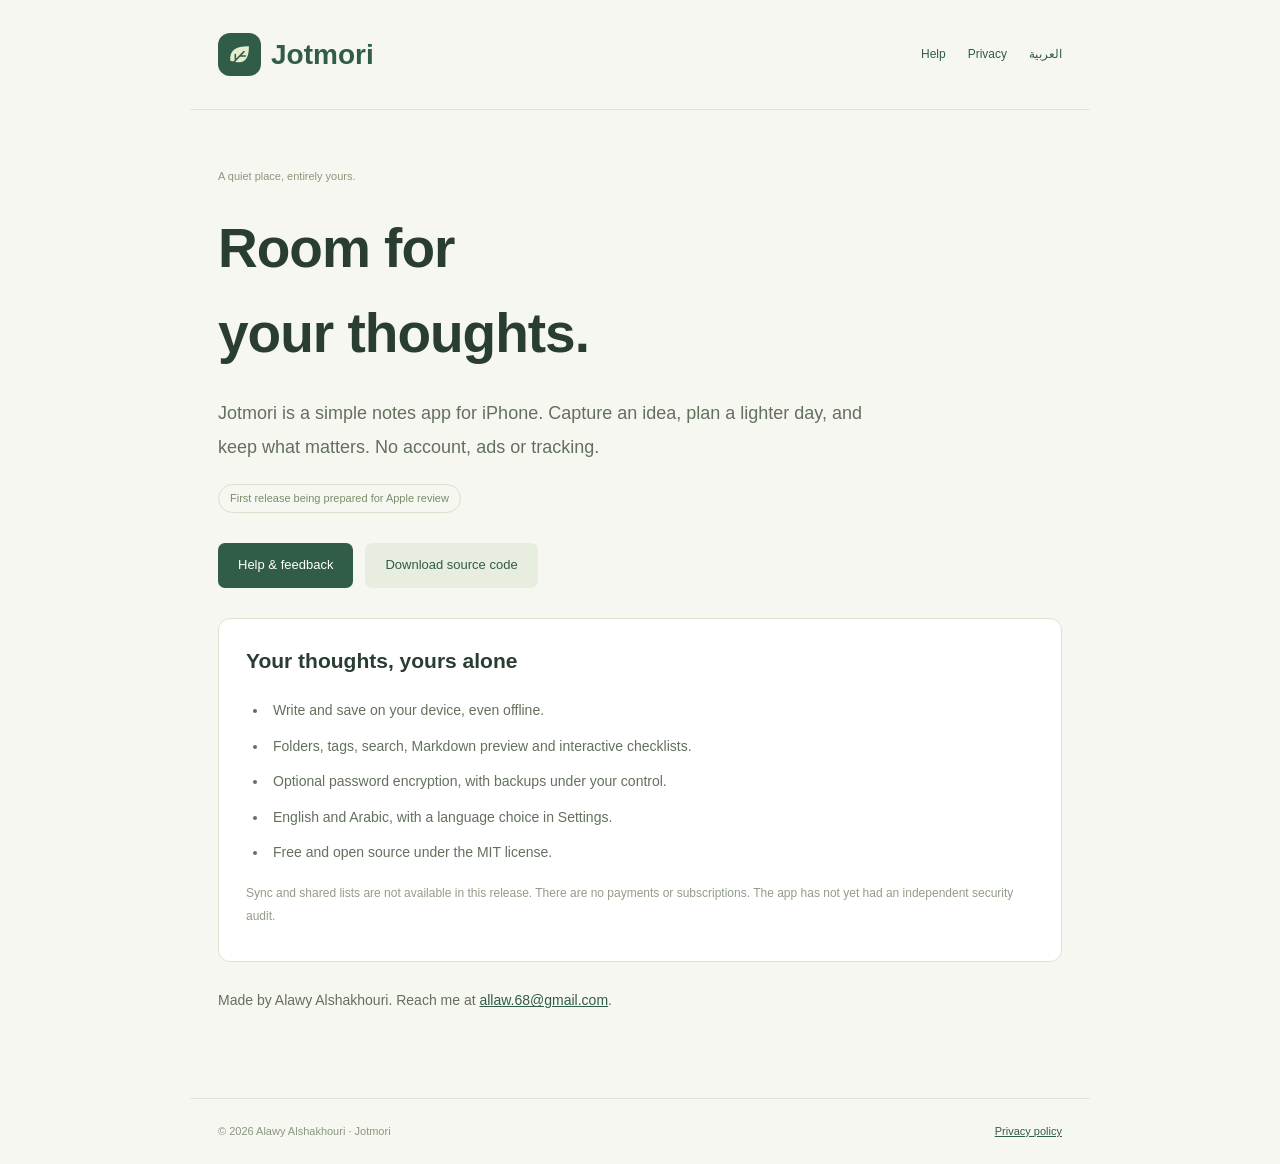
==== index.html @ 0cd14bf6 "Publish Jotmori source and bilingual support" ====
<!doctype html>
<html lang="en" dir="ltr"><head><meta charset="utf-8"><meta name="viewport" content="width=device-width,initial-scale=1"><meta name="referrer" content="no-referrer"><meta name="description" content="Jotmori: private, local notes for iPhone. Free and open source."><title>Private, local notes — Jotmori</title><link rel="icon" href="./icon.svg"><link rel="stylesheet" href="./style.css"></head><body><header><a href="./" class="brand"><img src="./icon.svg" alt="">Jotmori</a><nav aria-label="Navigation"><a href="./support.html">Help</a><a href="./privacy.html">Privacy</a><a href="./index-ar.html" lang="ar" dir="rtl">العربية</a></nav></header><main><span class="eyebrow">A quiet place, entirely yours.</span><h1>Room for<br>your thoughts.</h1><p class="lead">Jotmori is a simple notes app for iPhone. Capture an idea, plan a lighter day, and keep what matters. No account, ads or tracking.</p><span class="pill">First release being prepared for Apple review</span><div class="actions"><a class="button" href="./support.html">Help & feedback</a><a class="button secondary" href="./jotmori-ios-source.zip" download>Download source code</a></div><section class="card"><h2>Your thoughts, yours alone</h2><ul><li>Write and save on your device, even offline.</li><li>Folders, tags, search, Markdown preview and interactive checklists.</li><li>Optional password encryption, with backups under your control.</li><li>English and Arabic, with a language choice in Settings.</li><li>Free and open source under the MIT license.</li></ul><p class="muted">Sync and shared lists are not available in this release. There are no payments or subscriptions. The app has not yet had an independent security audit.</p></section><p>Made by Alawy Alshakhouri. Reach me at <a class="contact" href="mailto:allaw.68@gmail.com">allaw.68@gmail.com</a>.</p></main><footer><span>© 2026 Alawy Alshakhouri · Jotmori</span><a href="./privacy.html">Privacy policy</a></footer></body></html>
---- style.css ----
:root{font-family:Tahoma,Arial,sans-serif;color:#293d32;background:#f7f7f1;line-height:1.9;color-scheme:light}*{box-sizing:border-box}body{margin:0}a{color:#315c47}a:focus-visible{outline:3px solid #a7ba94;outline-offset:5px}header,main,footer{max-width:900px;margin:auto;padding-inline:28px}header{display:flex;align-items:center;justify-content:space-between;gap:15px;padding-block:28px;border-bottom:1px solid #e0e5d9}.brand{display:flex;align-items:center;gap:10px;text-decoration:none;font-size:28px;font-weight:700}.brand img{width:43px;height:43px}nav{display:flex;gap:22px;font-size:12px}nav a{text-decoration:none}main{padding-block:50px 70px}h1{font-size:clamp(32px,6vw,55px);line-height:1.55;letter-spacing:-1px;margin:15px 0 20px}h2{font-size:21px;margin:32px 0 14px;font-weight:600}p,li{color:#63705e;font-size:14px}p.lead{font-size:18px;max-width:650px}.eyebrow{font-size:11px;color:#8a987c}.card{padding:22px 27px;border:1px solid #dce3d2;border-radius:12px;background:#fff;margin:25px 0}.card h2{margin-top:0}.actions{display:flex;gap:12px;flex-wrap:wrap;margin:30px 0}.button{padding:10px 20px;border-radius:7px;background:#315c47;color:#fff;text-decoration:none;font-size:13px;display:inline-block}.button.secondary{background:#e7eddf;color:#315c47}.muted{font-size:12px;color:#929d87}.pill{display:inline-block;border:1px solid #d9e1ce;border-radius:20px;padding:3px 11px;font-size:11px;color:#7b8d6b}ul{padding-inline-start:22px}li{padding-inline-start:5px;margin:9px 0}footer{border-top:1px solid #e0e5d9;padding-block:22px;font-size:11px;color:#8a9781;display:flex;justify-content:space-between;gap:15px;flex-wrap:wrap}.contact{direction:ltr;unicode-bidi:isolate}details{padding:17px 0;border-bottom:1px solid #e0e5d9}summary{cursor:pointer;font-size:15px;font-weight:600}.text-page{max-width:780px}code{background:#e9eee1;border-radius:4px;padding:1px 5px;font-size:12px}@media(max-width:600px){header{align-items:flex-start}nav{gap:13px;padding-top:10px;font-size:11px}main{padding-block:30px 45px}header,main,footer{padding-inline:22px}.card{padding:20px}p.lead{font-size:16px}footer{font-size:10px}}
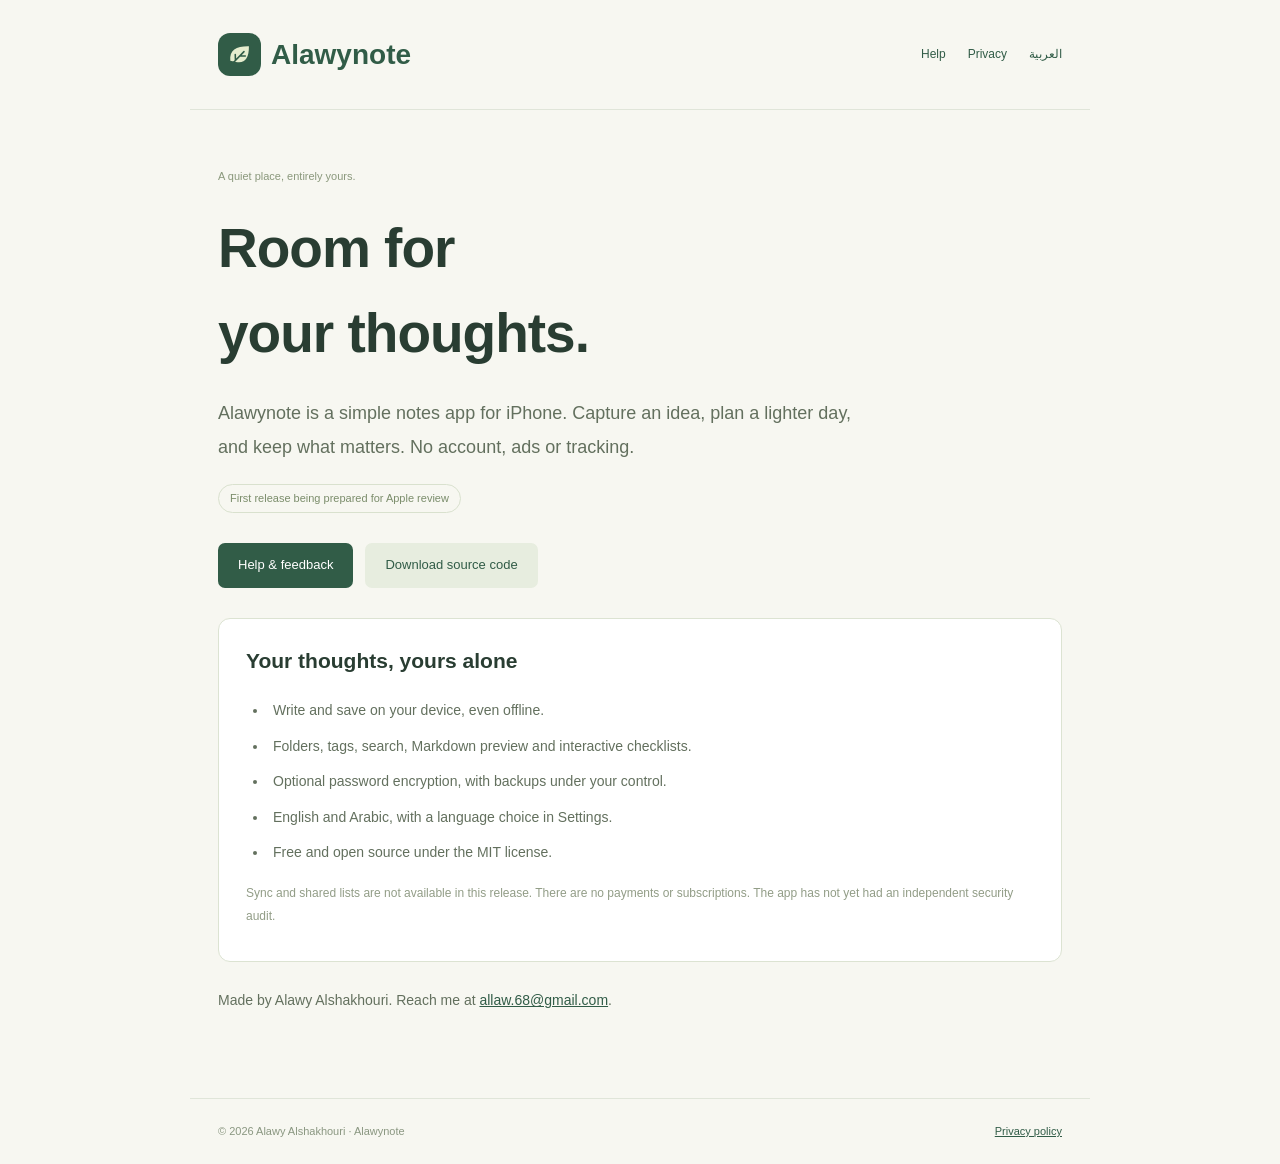
==== commit 08d47dbb: "Publish Alawynote 1.0.0 build 3 source and support" ====
--- a/index.html
+++ b/index.html
@@ -1,2 +1,2 @@
 <!doctype html>
-<html lang="en" dir="ltr"><head><meta charset="utf-8"><meta name="viewport" content="width=device-width,initial-scale=1"><meta name="referrer" content="no-referrer"><meta name="description" content="Jotmori: private, local notes for iPhone. Free and open source."><title>Private, local notes — Jotmori</title><link rel="icon" href="./icon.svg"><link rel="stylesheet" href="./style.css"></head><body><header><a href="./" class="brand"><img src="./icon.svg" alt="">Jotmori</a><nav aria-label="Navigation"><a href="./support.html">Help</a><a href="./privacy.html">Privacy</a><a href="./index-ar.html" lang="ar" dir="rtl">العربية</a></nav></header><main><span class="eyebrow">A quiet place, entirely yours.</span><h1>Room for<br>your thoughts.</h1><p class="lead">Jotmori is a simple notes app for iPhone. Capture an idea, plan a lighter day, and keep what matters. No account, ads or tracking.</p><span class="pill">First release being prepared for Apple review</span><div class="actions"><a class="button" href="./support.html">Help & feedback</a><a class="button secondary" href="./jotmori-ios-source.zip" download>Download source code</a></div><section class="card"><h2>Your thoughts, yours alone</h2><ul><li>Write and save on your device, even offline.</li><li>Folders, tags, search, Markdown preview and interactive checklists.</li><li>Optional password encryption, with backups under your control.</li><li>English and Arabic, with a language choice in Settings.</li><li>Free and open source under the MIT license.</li></ul><p class="muted">Sync and shared lists are not available in this release. There are no payments or subscriptions. The app has not yet had an independent security audit.</p></section><p>Made by Alawy Alshakhouri. Reach me at <a class="contact" href="mailto:allaw.68@gmail.com">allaw.68@gmail.com</a>.</p></main><footer><span>© 2026 Alawy Alshakhouri · Jotmori</span><a href="./privacy.html">Privacy policy</a></footer></body></html>+<html lang="en" dir="ltr"><head><meta charset="utf-8"><meta name="viewport" content="width=device-width,initial-scale=1"><meta name="referrer" content="no-referrer"><meta name="description" content="Alawynote: private, local notes for iPhone. Free and open source."><title>Private, local notes — Alawynote</title><link rel="icon" href="./icon.svg"><link rel="stylesheet" href="./style.css"></head><body><header><a href="./" class="brand"><img src="./icon.svg" alt="">Alawynote</a><nav aria-label="Navigation"><a href="./support.html">Help</a><a href="./privacy.html">Privacy</a><a href="./index-ar.html" lang="ar" dir="rtl">العربية</a></nav></header><main><span class="eyebrow">A quiet place, entirely yours.</span><h1>Room for<br>your thoughts.</h1><p class="lead">Alawynote is a simple notes app for iPhone. Capture an idea, plan a lighter day, and keep what matters. No account, ads or tracking.</p><span class="pill">First release being prepared for Apple review</span><div class="actions"><a class="button" href="./support.html">Help & feedback</a><a class="button secondary" href="./alawynote-ios-source.zip" download>Download source code</a></div><section class="card"><h2>Your thoughts, yours alone</h2><ul><li>Write and save on your device, even offline.</li><li>Folders, tags, search, Markdown preview and interactive checklists.</li><li>Optional password encryption, with backups under your control.</li><li>English and Arabic, with a language choice in Settings.</li><li>Free and open source under the MIT license.</li></ul><p class="muted">Sync and shared lists are not available in this release. There are no payments or subscriptions. The app has not yet had an independent security audit.</p></section><p>Made by Alawy Alshakhouri. Reach me at <a class="contact" href="mailto:allaw.68@gmail.com">allaw.68@gmail.com</a>.</p></main><footer><span>© 2026 Alawy Alshakhouri · Alawynote</span><a href="./privacy.html">Privacy policy</a></footer></body></html>
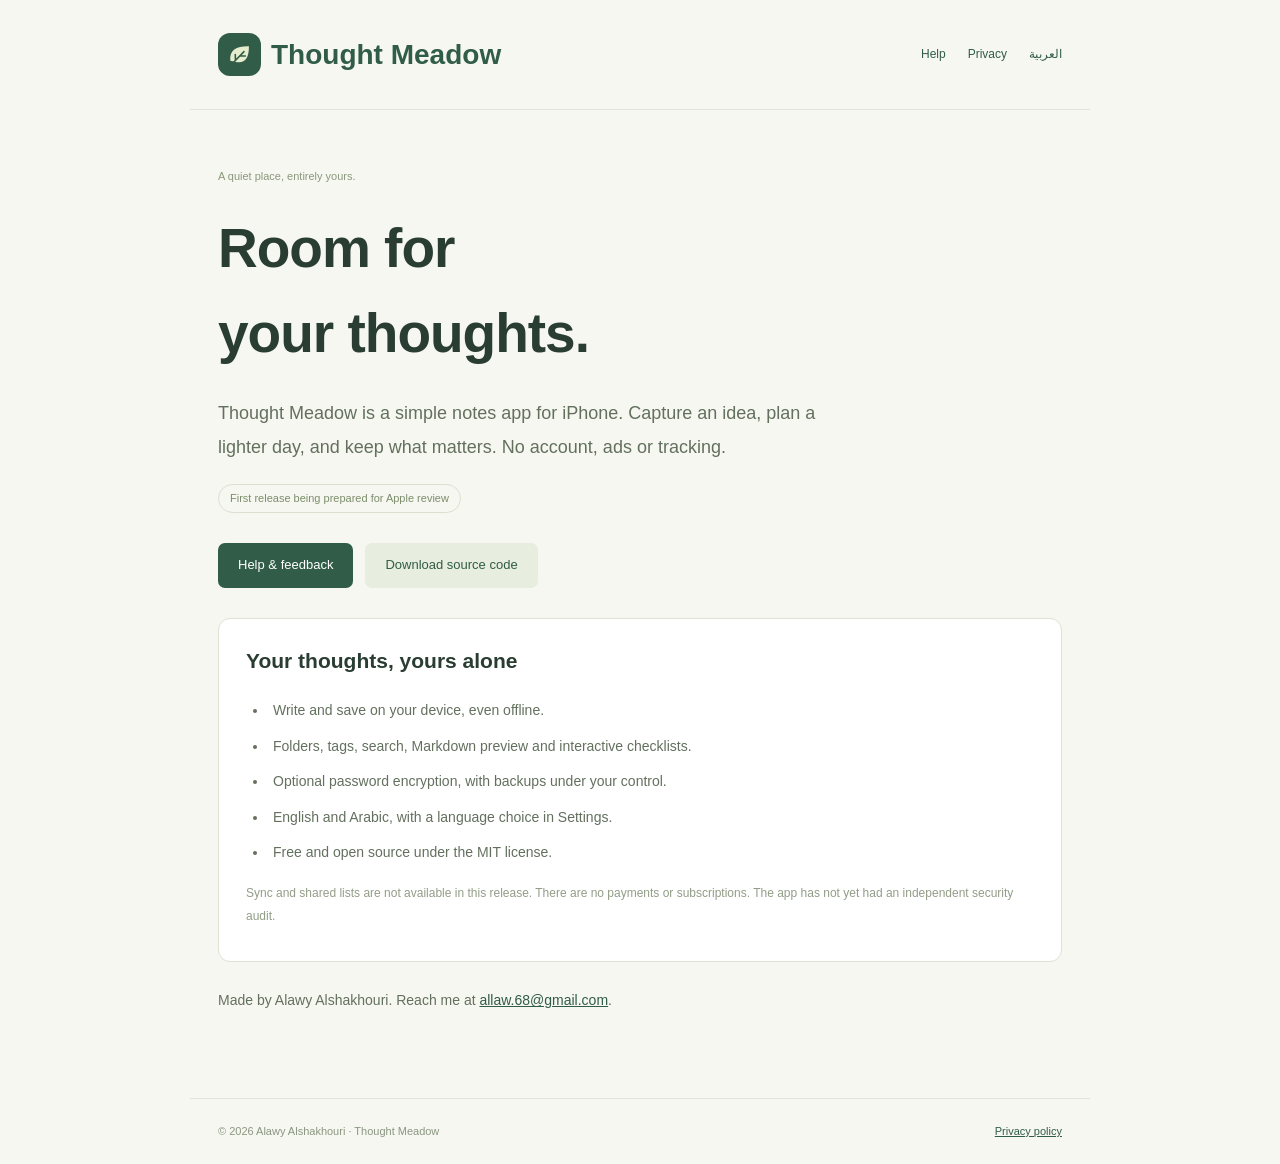
==== commit baabce29: "Publish Thought Meadow build 4 source and bilingual support" ====
--- a/index.html
+++ b/index.html
@@ -1,2 +1,2 @@
 <!doctype html>
-<html lang="en" dir="ltr"><head><meta charset="utf-8"><meta name="viewport" content="width=device-width,initial-scale=1"><meta name="referrer" content="no-referrer"><meta name="description" content="Alawynote: private, local notes for iPhone. Free and open source."><title>Private, local notes — Alawynote</title><link rel="icon" href="./icon.svg"><link rel="stylesheet" href="./style.css"></head><body><header><a href="./" class="brand"><img src="./icon.svg" alt="">Alawynote</a><nav aria-label="Navigation"><a href="./support.html">Help</a><a href="./privacy.html">Privacy</a><a href="./index-ar.html" lang="ar" dir="rtl">العربية</a></nav></header><main><span class="eyebrow">A quiet place, entirely yours.</span><h1>Room for<br>your thoughts.</h1><p class="lead">Alawynote is a simple notes app for iPhone. Capture an idea, plan a lighter day, and keep what matters. No account, ads or tracking.</p><span class="pill">First release being prepared for Apple review</span><div class="actions"><a class="button" href="./support.html">Help & feedback</a><a class="button secondary" href="./alawynote-ios-source.zip" download>Download source code</a></div><section class="card"><h2>Your thoughts, yours alone</h2><ul><li>Write and save on your device, even offline.</li><li>Folders, tags, search, Markdown preview and interactive checklists.</li><li>Optional password encryption, with backups under your control.</li><li>English and Arabic, with a language choice in Settings.</li><li>Free and open source under the MIT license.</li></ul><p class="muted">Sync and shared lists are not available in this release. There are no payments or subscriptions. The app has not yet had an independent security audit.</p></section><p>Made by Alawy Alshakhouri. Reach me at <a class="contact" href="mailto:allaw.68@gmail.com">allaw.68@gmail.com</a>.</p></main><footer><span>© 2026 Alawy Alshakhouri · Alawynote</span><a href="./privacy.html">Privacy policy</a></footer></body></html>+<html lang="en" dir="ltr"><head><meta charset="utf-8"><meta name="viewport" content="width=device-width,initial-scale=1"><meta name="referrer" content="no-referrer"><meta name="description" content="Thought Meadow: private, local notes for iPhone. Free and open source."><title>Private, local notes — Thought Meadow</title><link rel="icon" href="./icon.svg"><link rel="stylesheet" href="./style.css"></head><body><header><a href="./" class="brand"><img src="./icon.svg" alt="">Thought Meadow</a><nav aria-label="Navigation"><a href="./support.html">Help</a><a href="./privacy.html">Privacy</a><a href="./index-ar.html" lang="ar" dir="rtl">العربية</a></nav></header><main><span class="eyebrow">A quiet place, entirely yours.</span><h1>Room for<br>your thoughts.</h1><p class="lead">Thought Meadow is a simple notes app for iPhone. Capture an idea, plan a lighter day, and keep what matters. No account, ads or tracking.</p><span class="pill">First release being prepared for Apple review</span><div class="actions"><a class="button" href="./support.html">Help & feedback</a><a class="button secondary" href="./thought-meadow-ios-source.zip" download>Download source code</a></div><section class="card"><h2>Your thoughts, yours alone</h2><ul><li>Write and save on your device, even offline.</li><li>Folders, tags, search, Markdown preview and interactive checklists.</li><li>Optional password encryption, with backups under your control.</li><li>English and Arabic, with a language choice in Settings.</li><li>Free and open source under the MIT license.</li></ul><p class="muted">Sync and shared lists are not available in this release. There are no payments or subscriptions. The app has not yet had an independent security audit.</p></section><p>Made by Alawy Alshakhouri. Reach me at <a class="contact" href="mailto:allaw.68@gmail.com">allaw.68@gmail.com</a>.</p></main><footer><span>© 2026 Alawy Alshakhouri · Thought Meadow</span><a href="./privacy.html">Privacy policy</a></footer></body></html>
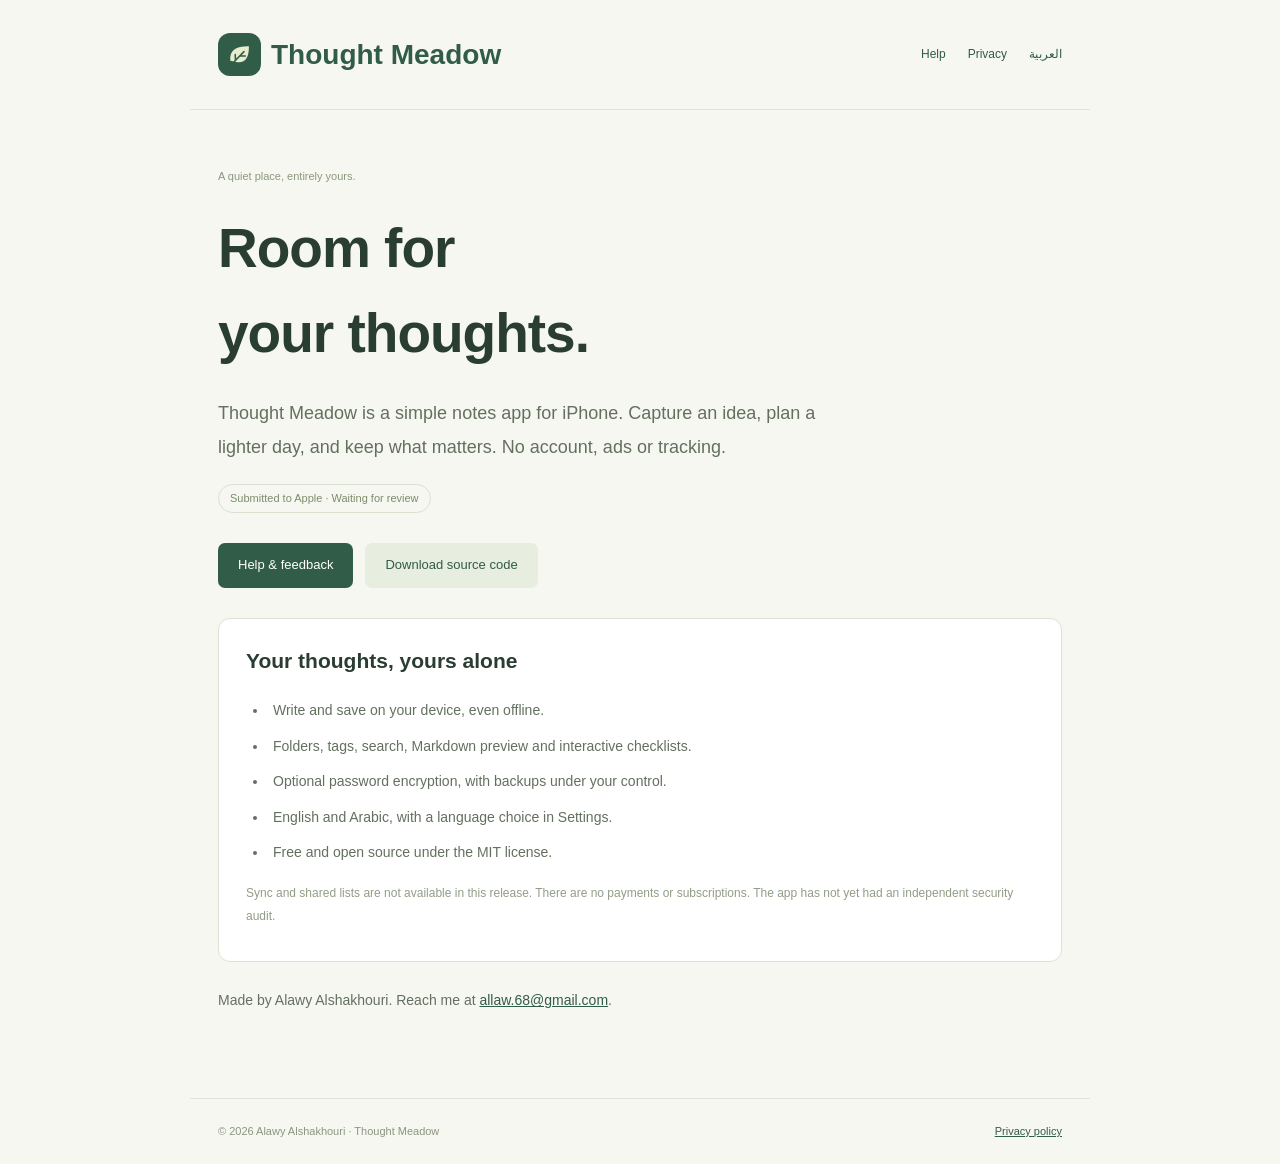
==== commit 9fe0b297: "Document App Store submission and final build 4 validation" ====
--- a/index.html
+++ b/index.html
@@ -1,2 +1,2 @@
 <!doctype html>
-<html lang="en" dir="ltr"><head><meta charset="utf-8"><meta name="viewport" content="width=device-width,initial-scale=1"><meta name="referrer" content="no-referrer"><meta name="description" content="Thought Meadow: private, local notes for iPhone. Free and open source."><title>Private, local notes — Thought Meadow</title><link rel="icon" href="./icon.svg"><link rel="stylesheet" href="./style.css"></head><body><header><a href="./" class="brand"><img src="./icon.svg" alt="">Thought Meadow</a><nav aria-label="Navigation"><a href="./support.html">Help</a><a href="./privacy.html">Privacy</a><a href="./index-ar.html" lang="ar" dir="rtl">العربية</a></nav></header><main><span class="eyebrow">A quiet place, entirely yours.</span><h1>Room for<br>your thoughts.</h1><p class="lead">Thought Meadow is a simple notes app for iPhone. Capture an idea, plan a lighter day, and keep what matters. No account, ads or tracking.</p><span class="pill">First release being prepared for Apple review</span><div class="actions"><a class="button" href="./support.html">Help & feedback</a><a class="button secondary" href="./thought-meadow-ios-source.zip" download>Download source code</a></div><section class="card"><h2>Your thoughts, yours alone</h2><ul><li>Write and save on your device, even offline.</li><li>Folders, tags, search, Markdown preview and interactive checklists.</li><li>Optional password encryption, with backups under your control.</li><li>English and Arabic, with a language choice in Settings.</li><li>Free and open source under the MIT license.</li></ul><p class="muted">Sync and shared lists are not available in this release. There are no payments or subscriptions. The app has not yet had an independent security audit.</p></section><p>Made by Alawy Alshakhouri. Reach me at <a class="contact" href="mailto:allaw.68@gmail.com">allaw.68@gmail.com</a>.</p></main><footer><span>© 2026 Alawy Alshakhouri · Thought Meadow</span><a href="./privacy.html">Privacy policy</a></footer></body></html>+<html lang="en" dir="ltr"><head><meta charset="utf-8"><meta name="viewport" content="width=device-width,initial-scale=1"><meta name="referrer" content="no-referrer"><meta name="description" content="Thought Meadow: private, local notes for iPhone. Free and open source."><title>Private, local notes — Thought Meadow</title><link rel="icon" href="./icon.svg"><link rel="stylesheet" href="./style.css"></head><body><header><a href="./" class="brand"><img src="./icon.svg" alt="">Thought Meadow</a><nav aria-label="Navigation"><a href="./support.html">Help</a><a href="./privacy.html">Privacy</a><a href="./index-ar.html" lang="ar" dir="rtl">العربية</a></nav></header><main><span class="eyebrow">A quiet place, entirely yours.</span><h1>Room for<br>your thoughts.</h1><p class="lead">Thought Meadow is a simple notes app for iPhone. Capture an idea, plan a lighter day, and keep what matters. No account, ads or tracking.</p><span class="pill">Submitted to Apple · Waiting for review</span><div class="actions"><a class="button" href="./support.html">Help & feedback</a><a class="button secondary" href="./thought-meadow-ios-source.zip" download>Download source code</a></div><section class="card"><h2>Your thoughts, yours alone</h2><ul><li>Write and save on your device, even offline.</li><li>Folders, tags, search, Markdown preview and interactive checklists.</li><li>Optional password encryption, with backups under your control.</li><li>English and Arabic, with a language choice in Settings.</li><li>Free and open source under the MIT license.</li></ul><p class="muted">Sync and shared lists are not available in this release. There are no payments or subscriptions. The app has not yet had an independent security audit.</p></section><p>Made by Alawy Alshakhouri. Reach me at <a class="contact" href="mailto:allaw.68@gmail.com">allaw.68@gmail.com</a>.</p></main><footer><span>© 2026 Alawy Alshakhouri · Thought Meadow</span><a href="./privacy.html">Privacy policy</a></footer></body></html>
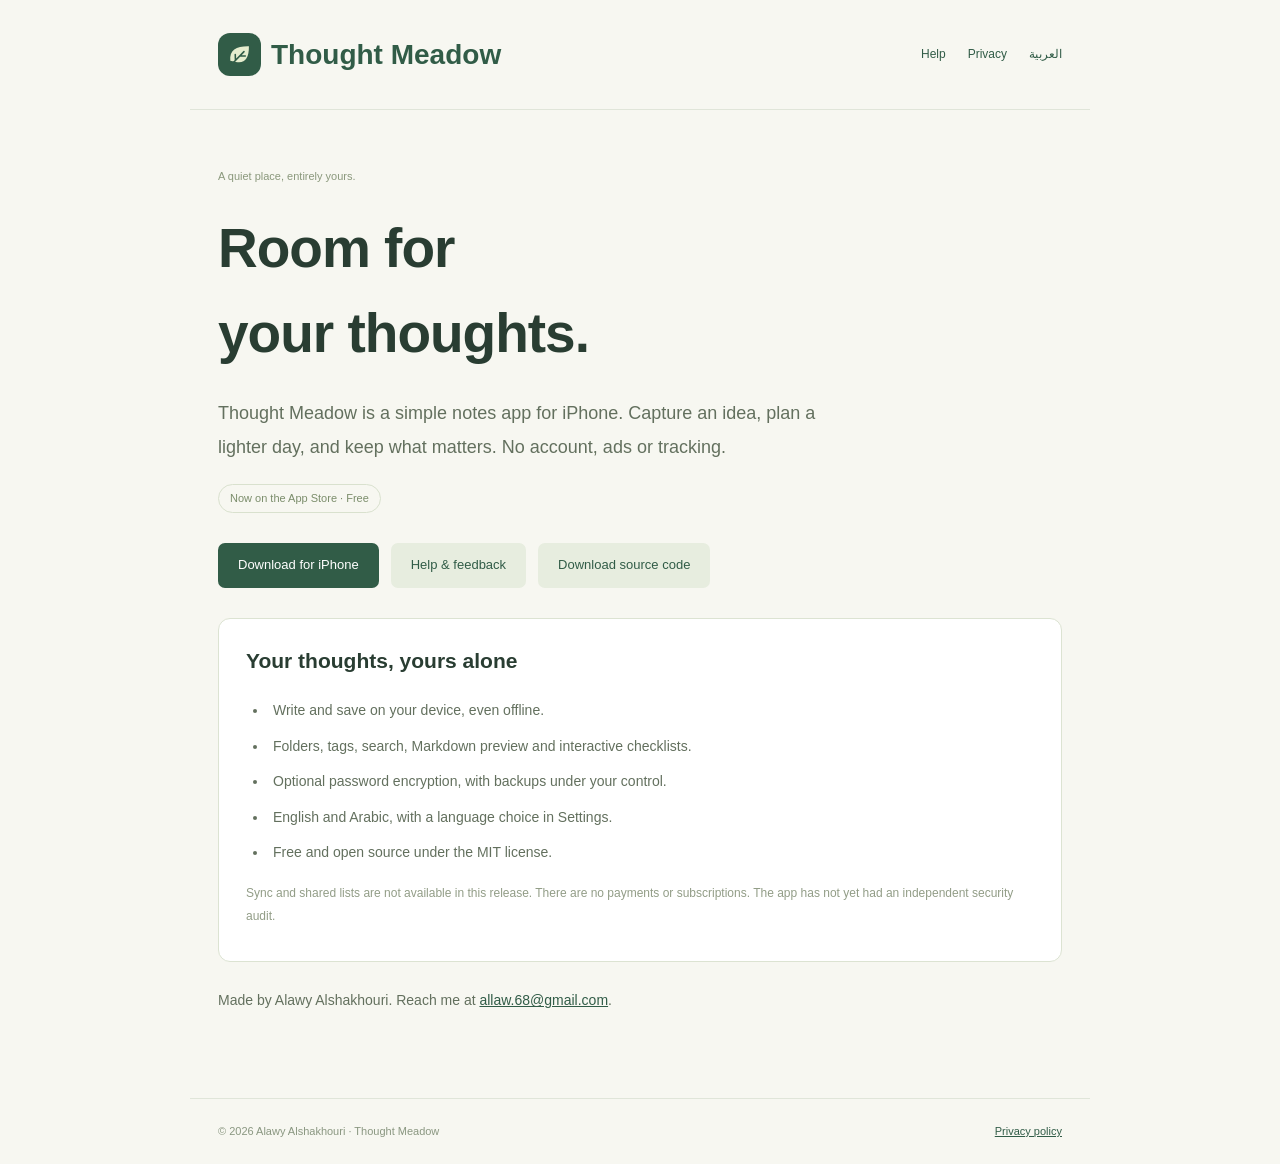
==== commit bf62ca87: "Link approved App Store release from launch pages Update the English and Arabic landing pages and RE" ====
--- a/index.html
+++ b/index.html
@@ -1,2 +1,2 @@
 <!doctype html>
-<html lang="en" dir="ltr"><head><meta charset="utf-8"><meta name="viewport" content="width=device-width,initial-scale=1"><meta name="referrer" content="no-referrer"><meta name="description" content="Thought Meadow: private, local notes for iPhone. Free and open source."><title>Private, local notes — Thought Meadow</title><link rel="icon" href="./icon.svg"><link rel="stylesheet" href="./style.css"></head><body><header><a href="./" class="brand"><img src="./icon.svg" alt="">Thought Meadow</a><nav aria-label="Navigation"><a href="./support.html">Help</a><a href="./privacy.html">Privacy</a><a href="./index-ar.html" lang="ar" dir="rtl">العربية</a></nav></header><main><span class="eyebrow">A quiet place, entirely yours.</span><h1>Room for<br>your thoughts.</h1><p class="lead">Thought Meadow is a simple notes app for iPhone. Capture an idea, plan a lighter day, and keep what matters. No account, ads or tracking.</p><span class="pill">Submitted to Apple · Waiting for review</span><div class="actions"><a class="button" href="./support.html">Help & feedback</a><a class="button secondary" href="./thought-meadow-ios-source.zip" download>Download source code</a></div><section class="card"><h2>Your thoughts, yours alone</h2><ul><li>Write and save on your device, even offline.</li><li>Folders, tags, search, Markdown preview and interactive checklists.</li><li>Optional password encryption, with backups under your control.</li><li>English and Arabic, with a language choice in Settings.</li><li>Free and open source under the MIT license.</li></ul><p class="muted">Sync and shared lists are not available in this release. There are no payments or subscriptions. The app has not yet had an independent security audit.</p></section><p>Made by Alawy Alshakhouri. Reach me at <a class="contact" href="mailto:allaw.68@gmail.com">allaw.68@gmail.com</a>.</p></main><footer><span>© 2026 Alawy Alshakhouri · Thought Meadow</span><a href="./privacy.html">Privacy policy</a></footer></body></html>+<html lang="en" dir="ltr"><head><meta charset="utf-8"><meta name="viewport" content="width=device-width,initial-scale=1"><meta name="referrer" content="no-referrer"><meta name="description" content="Thought Meadow: private, local notes for iPhone. Free and open source."><title>Private, local notes — Thought Meadow</title><link rel="icon" href="./icon.svg"><link rel="stylesheet" href="./style.css"></head><body><header><a href="./" class="brand"><img src="./icon.svg" alt="">Thought Meadow</a><nav aria-label="Navigation"><a href="./support.html">Help</a><a href="./privacy.html">Privacy</a><a href="./index-ar.html" lang="ar" dir="rtl">العربية</a></nav></header><main><span class="eyebrow">A quiet place, entirely yours.</span><h1>Room for<br>your thoughts.</h1><p class="lead">Thought Meadow is a simple notes app for iPhone. Capture an idea, plan a lighter day, and keep what matters. No account, ads or tracking.</p><span class="pill">Now on the App Store · Free</span><div class="actions"><a class="button" href="https://apps.apple.com/us/app/thought-meadow-private-notes/id6825094170">Download for iPhone</a><a class="button secondary" href="./support.html">Help & feedback</a><a class="button secondary" href="./thought-meadow-ios-source.zip" download>Download source code</a></div><section class="card"><h2>Your thoughts, yours alone</h2><ul><li>Write and save on your device, even offline.</li><li>Folders, tags, search, Markdown preview and interactive checklists.</li><li>Optional password encryption, with backups under your control.</li><li>English and Arabic, with a language choice in Settings.</li><li>Free and open source under the MIT license.</li></ul><p class="muted">Sync and shared lists are not available in this release. There are no payments or subscriptions. The app has not yet had an independent security audit.</p></section><p>Made by Alawy Alshakhouri. Reach me at <a class="contact" href="mailto:allaw.68@gmail.com">allaw.68@gmail.com</a>.</p></main><footer><span>© 2026 Alawy Alshakhouri · Thought Meadow</span><a href="./privacy.html">Privacy policy</a></footer></body></html>
